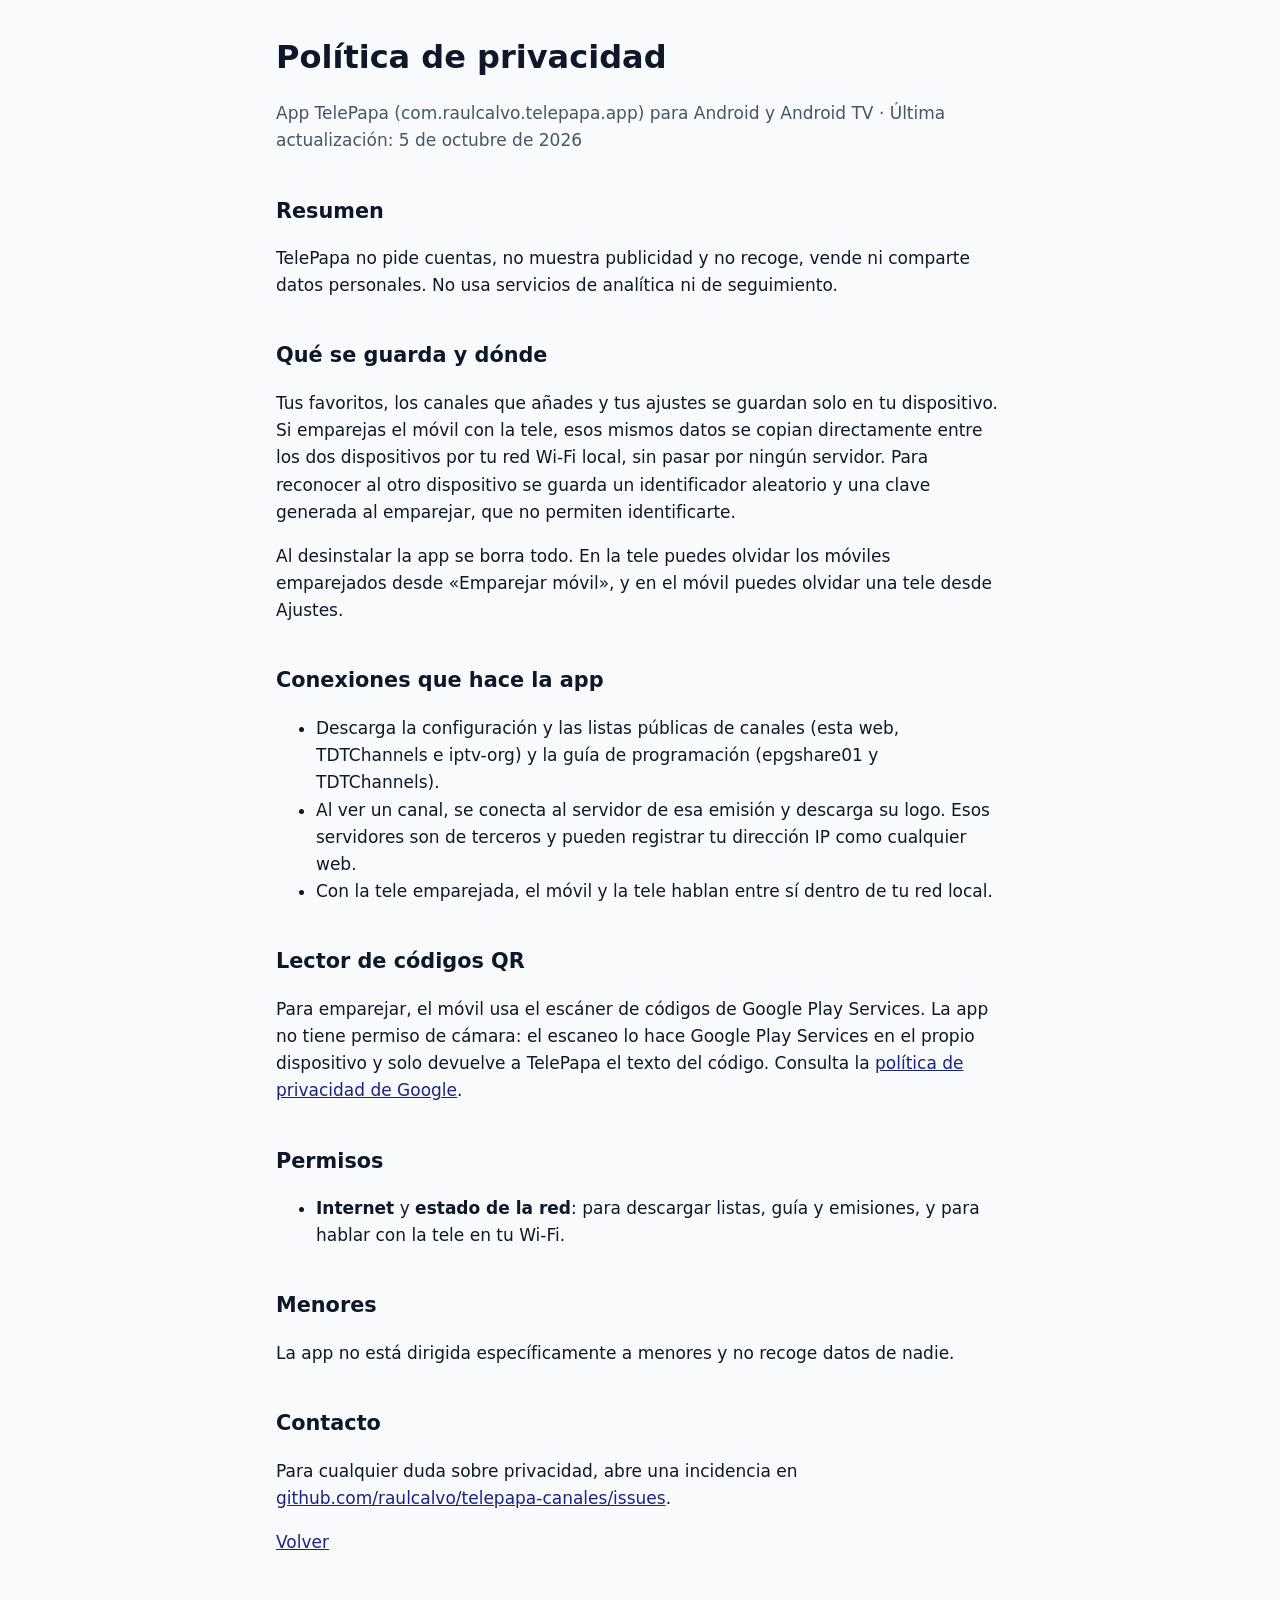
==== privacidad.html @ 2c346bf1 "Web pública de TelePapa: listas de canales, portada y política de privacidad Co-Authored-By: Claude " ====
<!doctype html>
<html lang="es">
<head>
  <meta charset="utf-8">
  <meta name="viewport" content="width=device-width, initial-scale=1">
  <title>TelePapa · Privacidad</title>
  <meta name="description" content="Política de privacidad de la app TelePapa para Android y Android TV.">
  <link rel="stylesheet" href="estilo.css">
</head>
<body>
<main>
  <h1>Política de privacidad</h1>
  <p class="suave">App TelePapa (com.raulcalvo.telepapa.app) para Android y Android TV · Última actualización: 5 de octubre de 2026</p>

  <h2>Resumen</h2>
  <p>TelePapa no pide cuentas, no muestra publicidad y no recoge, vende ni comparte datos personales. No usa servicios de analítica ni de seguimiento.</p>

  <h2>Qué se guarda y dónde</h2>
  <p>Tus favoritos, los canales que añades y tus ajustes se guardan solo en tu dispositivo. Si emparejas el móvil con la tele, esos mismos datos se copian directamente entre los dos dispositivos por tu red Wi-Fi local, sin pasar por ningún servidor. Para reconocer al otro dispositivo se guarda un identificador aleatorio y una clave generada al emparejar, que no permiten identificarte.</p>
  <p>Al desinstalar la app se borra todo. En la tele puedes olvidar los móviles emparejados desde «Emparejar móvil», y en el móvil puedes olvidar una tele desde Ajustes.</p>

  <h2>Conexiones que hace la app</h2>
  <ul>
    <li>Descarga la configuración y las listas públicas de canales (esta web, TDTChannels e iptv-org) y la guía de programación (epgshare01 y TDTChannels).</li>
    <li>Al ver un canal, se conecta al servidor de esa emisión y descarga su logo. Esos servidores son de terceros y pueden registrar tu dirección IP como cualquier web.</li>
    <li>Con la tele emparejada, el móvil y la tele hablan entre sí dentro de tu red local.</li>
  </ul>

  <h2>Lector de códigos QR</h2>
  <p>Para emparejar, el móvil usa el escáner de códigos de Google Play Services. La app no tiene permiso de cámara: el escaneo lo hace Google Play Services en el propio dispositivo y solo devuelve a TelePapa el texto del código. Consulta la <a href="https://policies.google.com/privacy">política de privacidad de Google</a>.</p>

  <h2>Permisos</h2>
  <ul>
    <li><strong>Internet</strong> y <strong>estado de la red</strong>: para descargar listas, guía y emisiones, y para hablar con la tele en tu Wi-Fi.</li>
  </ul>

  <h2>Menores</h2>
  <p>La app no está dirigida específicamente a menores y no recoge datos de nadie.</p>

  <h2>Contacto</h2>
  <p>Para cualquier duda sobre privacidad, abre una incidencia en <a href="https://github.com/raulcalvo/telepapa-canales/issues">github.com/raulcalvo/telepapa-canales/issues</a>.</p>

  <p><a href="index.html">Volver</a></p>
</main>
</body>
</html>
---- estilo.css ----
:root { --fondo: #f8fafc; --texto: #0f172a; --suave: #475569; --acento: #1a237e; --caja: #ffffff; --borde: #e2e8f0; }
@media (prefers-color-scheme: dark) {
  :root { --fondo: #0b1120; --texto: #f1f5f9; --suave: #94a3b8; --acento: #a5b4fc; --caja: #1e293b; --borde: #334155; }
}
* { box-sizing: border-box; }
body { margin: 0; background: var(--fondo); color: var(--texto); font: 17px/1.6 system-ui, -apple-system, "Segoe UI", Roboto, sans-serif; }
main { max-width: 760px; margin: 0 auto; padding: 32px 16px 64px; }
h1 { font-size: 2rem; margin: 0 0 8px; }
h2 { margin-top: 40px; font-size: 1.3rem; }
a { color: var(--acento); }
p, li { color: var(--texto); }
.suave { color: var(--suave); }
.caja { background: var(--caja); border: 1px solid var(--borde); border-radius: 12px; padding: 16px 20px; margin: 12px 0; }
code { background: var(--caja); border: 1px solid var(--borde); border-radius: 6px; padding: 1px 6px; font-size: .9em; word-break: break-all; }
footer { margin-top: 48px; color: var(--suave); font-size: .9rem; }
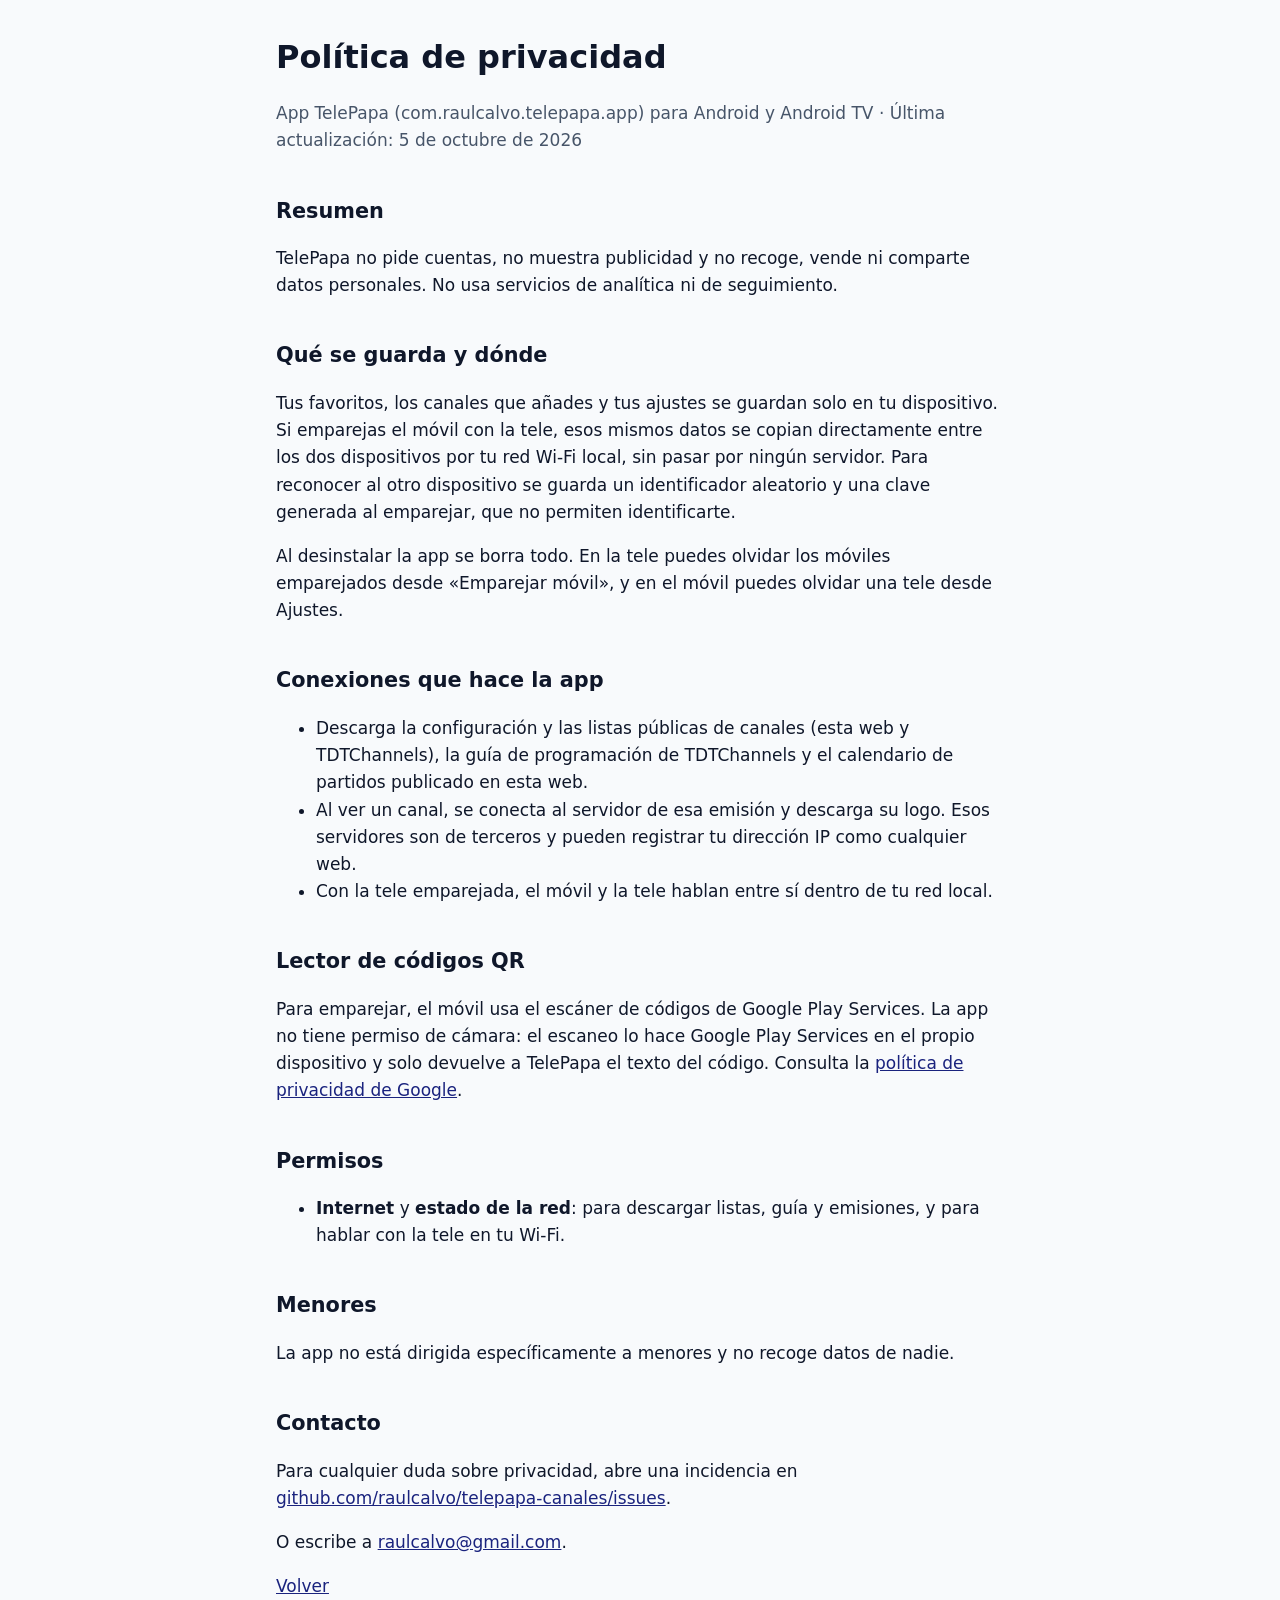
==== commit 7439126e: "Web: solo TDTChannels, dominios verificados, contacto editable y textos legales Co-Authored-By: Clau" ====
--- a/privacidad.html
+++ b/privacidad.html
@@ -21,7 +21,7 @@
 
   <h2>Conexiones que hace la app</h2>
   <ul>
-    <li>Descarga la configuración y las listas públicas de canales (esta web, TDTChannels e iptv-org) y la guía de programación (epgshare01 y TDTChannels).</li>
+    <li>Descarga la configuración y las listas públicas de canales (esta web y TDTChannels), la guía de programación de TDTChannels y el calendario de partidos publicado en esta web.</li>
     <li>Al ver un canal, se conecta al servidor de esa emisión y descarga su logo. Esos servidores son de terceros y pueden registrar tu dirección IP como cualquier web.</li>
     <li>Con la tele emparejada, el móvil y la tele hablan entre sí dentro de tu red local.</li>
   </ul>
@@ -39,8 +39,10 @@
 
   <h2>Contacto</h2>
   <p>Para cualquier duda sobre privacidad, abre una incidencia en <a href="https://github.com/raulcalvo/telepapa-canales/issues">github.com/raulcalvo/telepapa-canales/issues</a>.</p>
+  <p hidden>O escribe a <a data-correo href="#"></a>.</p>
 
   <p><a href="index.html">Volver</a></p>
 </main>
+<script src="contacto.js"></script>
 </body>
 </html>
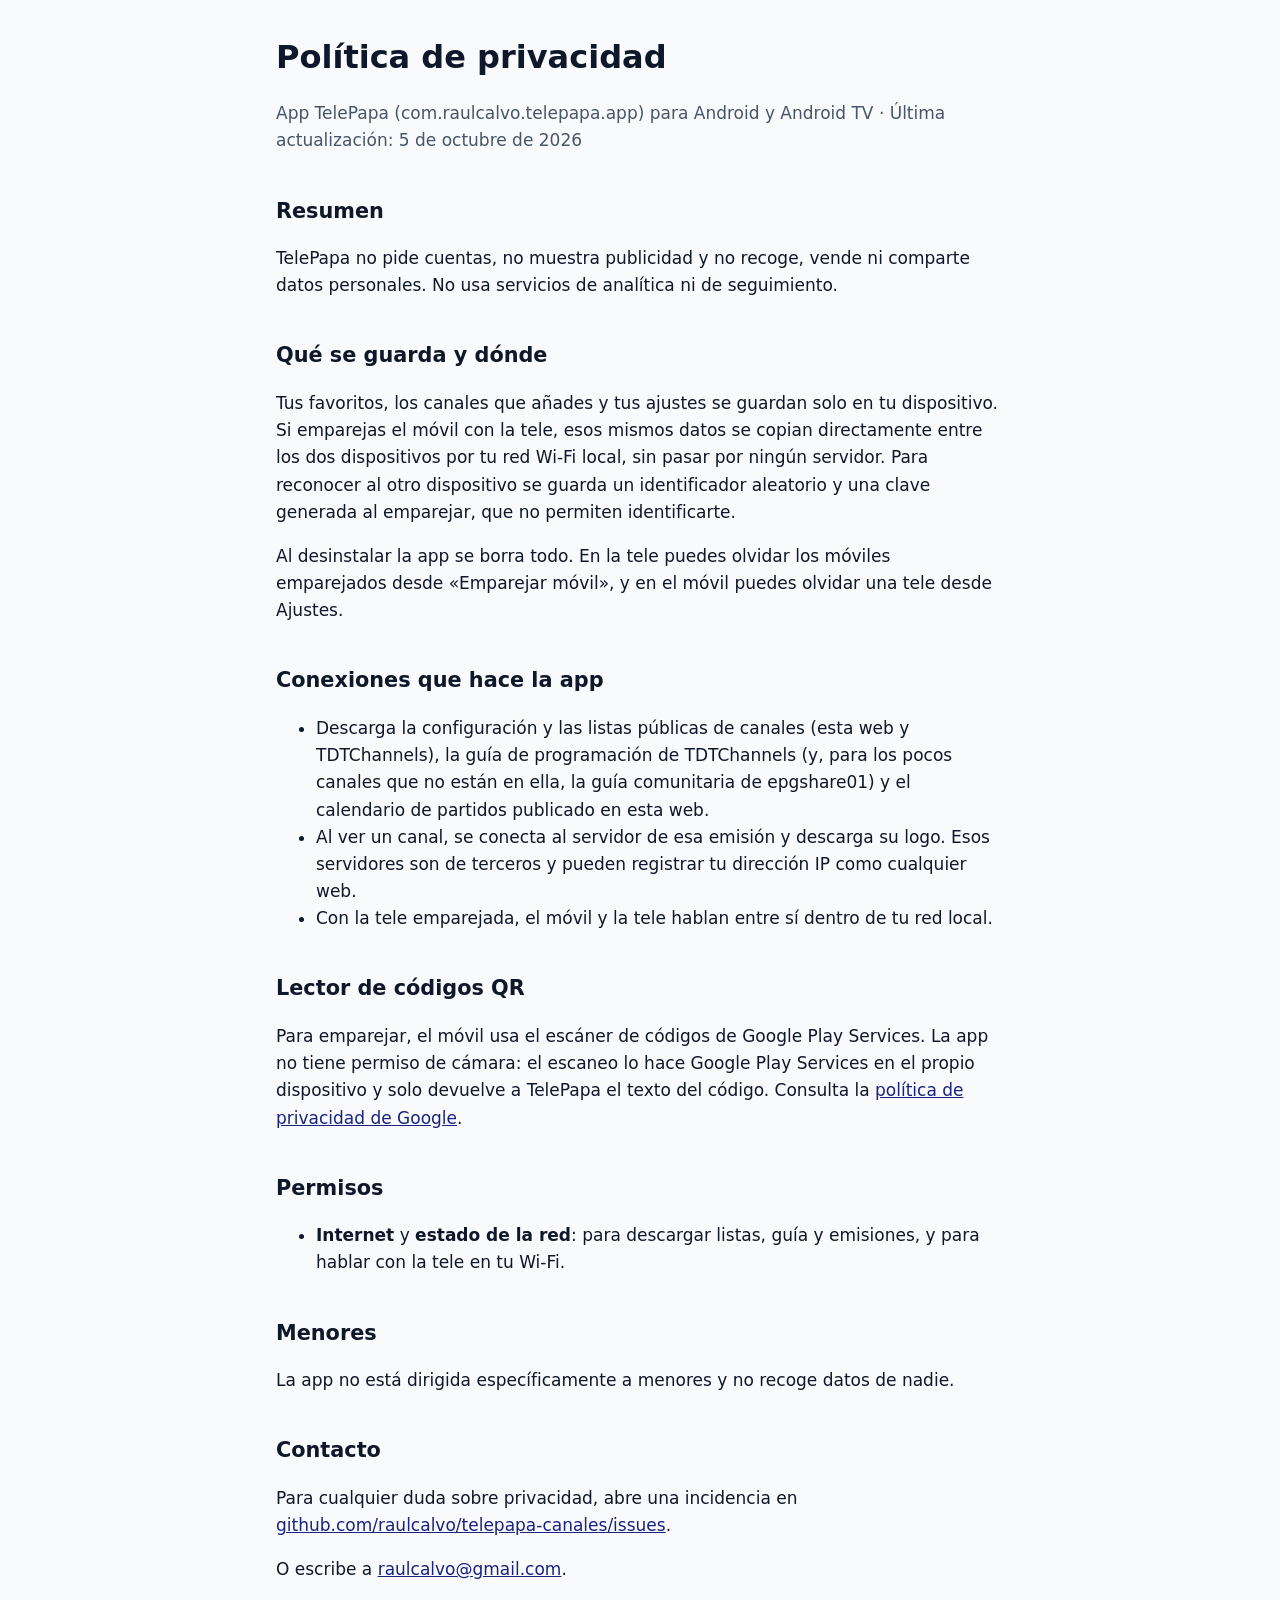
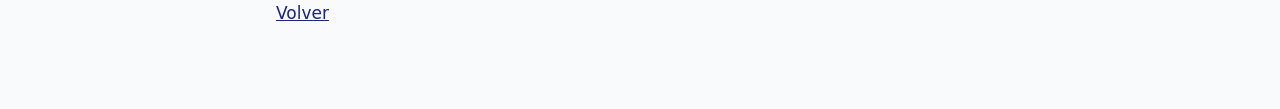
==== commit 07df47c6: "Web: guía complementaria (epgshare01) solo para Atresmedia, con interruptor Co-Authored-By: Claude O" ====
--- a/privacidad.html
+++ b/privacidad.html
@@ -21,7 +21,7 @@
 
   <h2>Conexiones que hace la app</h2>
   <ul>
-    <li>Descarga la configuración y las listas públicas de canales (esta web y TDTChannels), la guía de programación de TDTChannels y el calendario de partidos publicado en esta web.</li>
+    <li>Descarga la configuración y las listas públicas de canales (esta web y TDTChannels), la guía de programación de TDTChannels (y, para los pocos canales que no están en ella, la guía comunitaria de epgshare01) y el calendario de partidos publicado en esta web.</li>
     <li>Al ver un canal, se conecta al servidor de esa emisión y descarga su logo. Esos servidores son de terceros y pueden registrar tu dirección IP como cualquier web.</li>
     <li>Con la tele emparejada, el móvil y la tele hablan entre sí dentro de tu red local.</li>
   </ul>
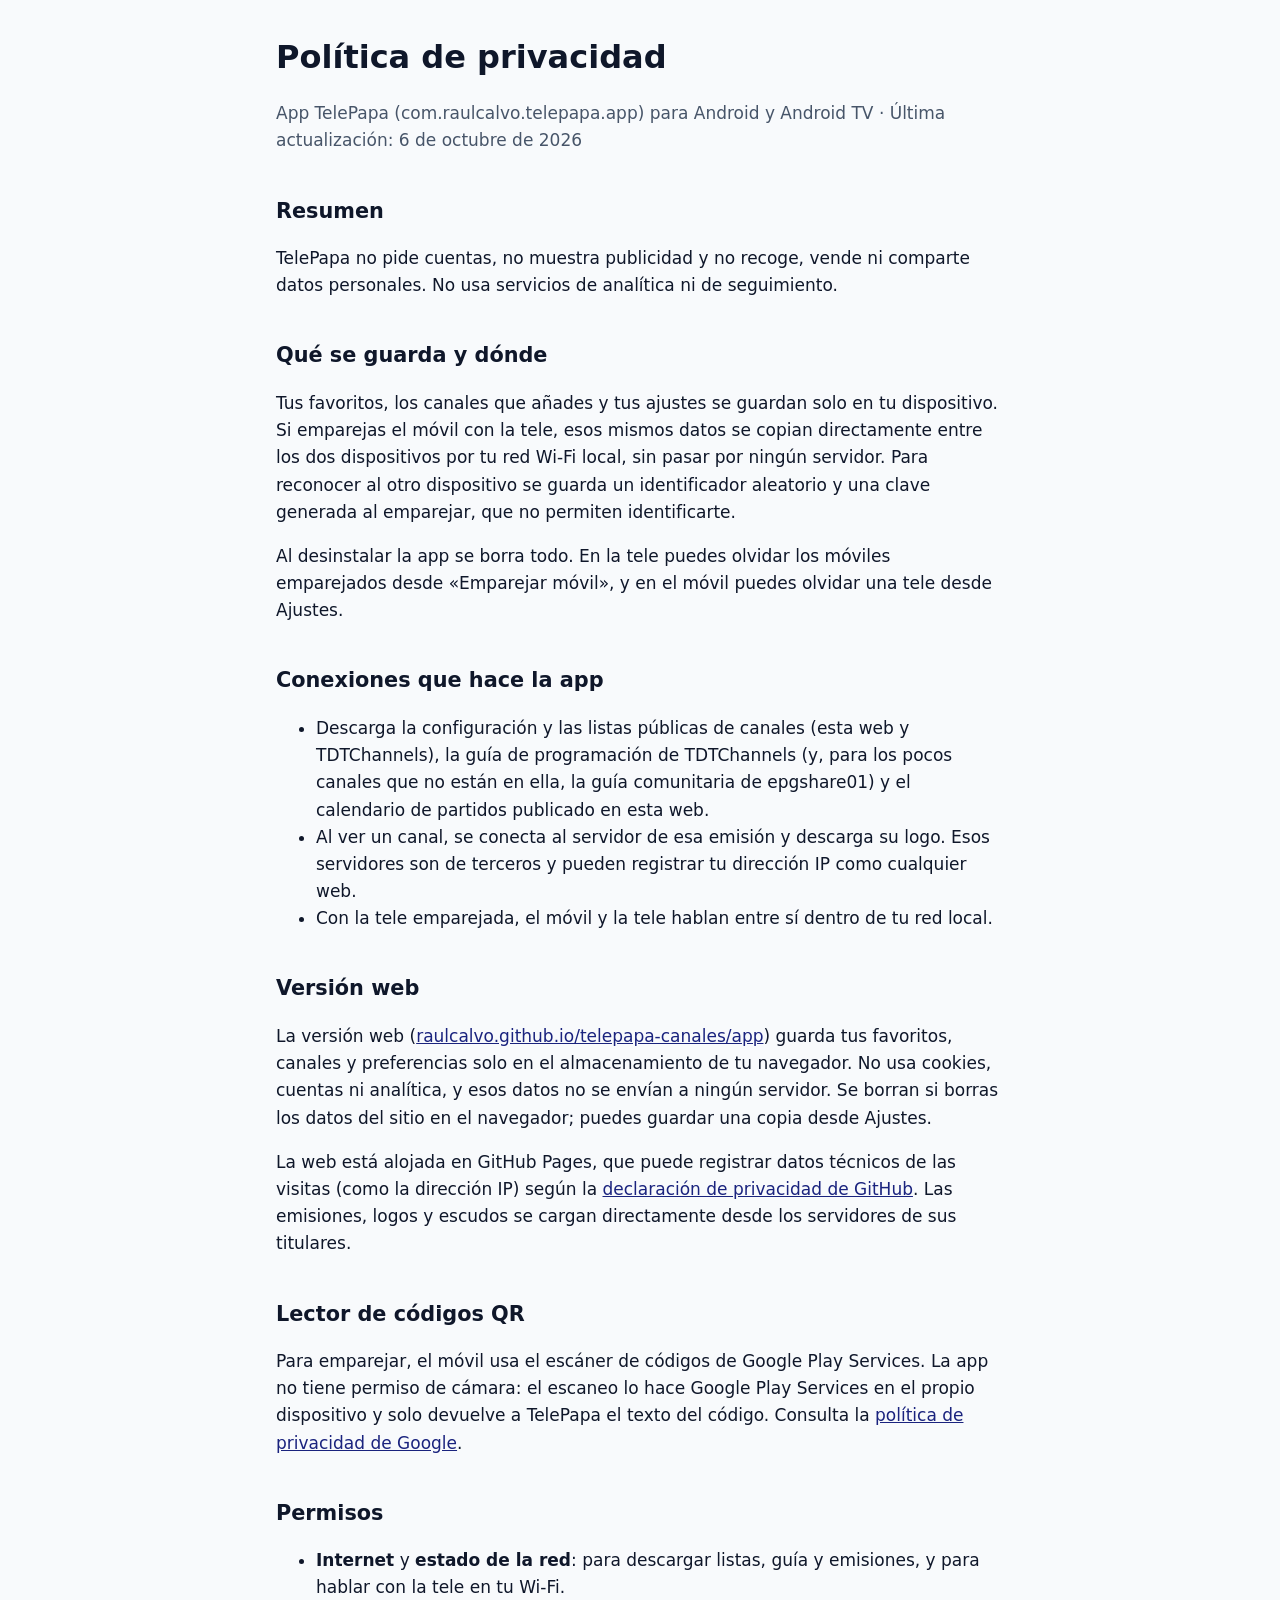
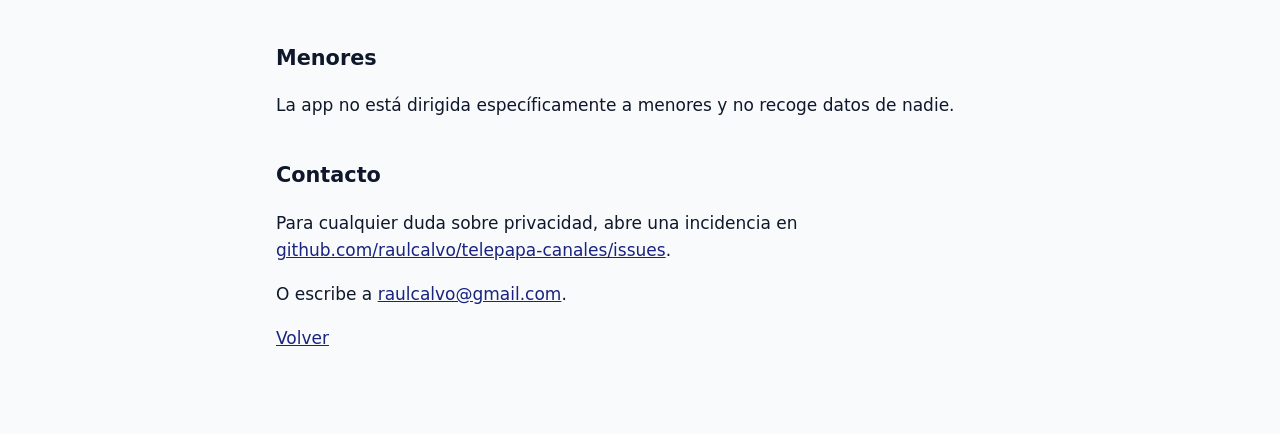
==== commit be472827: "Versión web (PWA) de TelePapa - app/: PWA sin compilación (Favoritos, Programación, Canales, Agenda " ====
--- a/privacidad.html
+++ b/privacidad.html
@@ -10,7 +10,7 @@
 <body>
 <main>
   <h1>Política de privacidad</h1>
-  <p class="suave">App TelePapa (com.raulcalvo.telepapa.app) para Android y Android TV · Última actualización: 5 de octubre de 2026</p>
+  <p class="suave">App TelePapa (com.raulcalvo.telepapa.app) para Android y Android TV · Última actualización: 6 de octubre de 2026</p>
 
   <h2>Resumen</h2>
   <p>TelePapa no pide cuentas, no muestra publicidad y no recoge, vende ni comparte datos personales. No usa servicios de analítica ni de seguimiento.</p>
@@ -25,6 +25,10 @@
     <li>Al ver un canal, se conecta al servidor de esa emisión y descarga su logo. Esos servidores son de terceros y pueden registrar tu dirección IP como cualquier web.</li>
     <li>Con la tele emparejada, el móvil y la tele hablan entre sí dentro de tu red local.</li>
   </ul>
+
+  <h2>Versión web</h2>
+  <p>La versión web (<a href="app/">raulcalvo.github.io/telepapa-canales/app</a>) guarda tus favoritos, canales y preferencias solo en el almacenamiento de tu navegador. No usa cookies, cuentas ni analítica, y esos datos no se envían a ningún servidor. Se borran si borras los datos del sitio en el navegador; puedes guardar una copia desde Ajustes.</p>
+  <p>La web está alojada en GitHub Pages, que puede registrar datos técnicos de las visitas (como la dirección IP) según la <a href="https://docs.github.com/es/site-policy/privacy-policies/github-general-privacy-statement">declaración de privacidad de GitHub</a>. Las emisiones, logos y escudos se cargan directamente desde los servidores de sus titulares.</p>
 
   <h2>Lector de códigos QR</h2>
   <p>Para emparejar, el móvil usa el escáner de códigos de Google Play Services. La app no tiene permiso de cámara: el escaneo lo hace Google Play Services en el propio dispositivo y solo devuelve a TelePapa el texto del código. Consulta la <a href="https://policies.google.com/privacy">política de privacidad de Google</a>.</p>
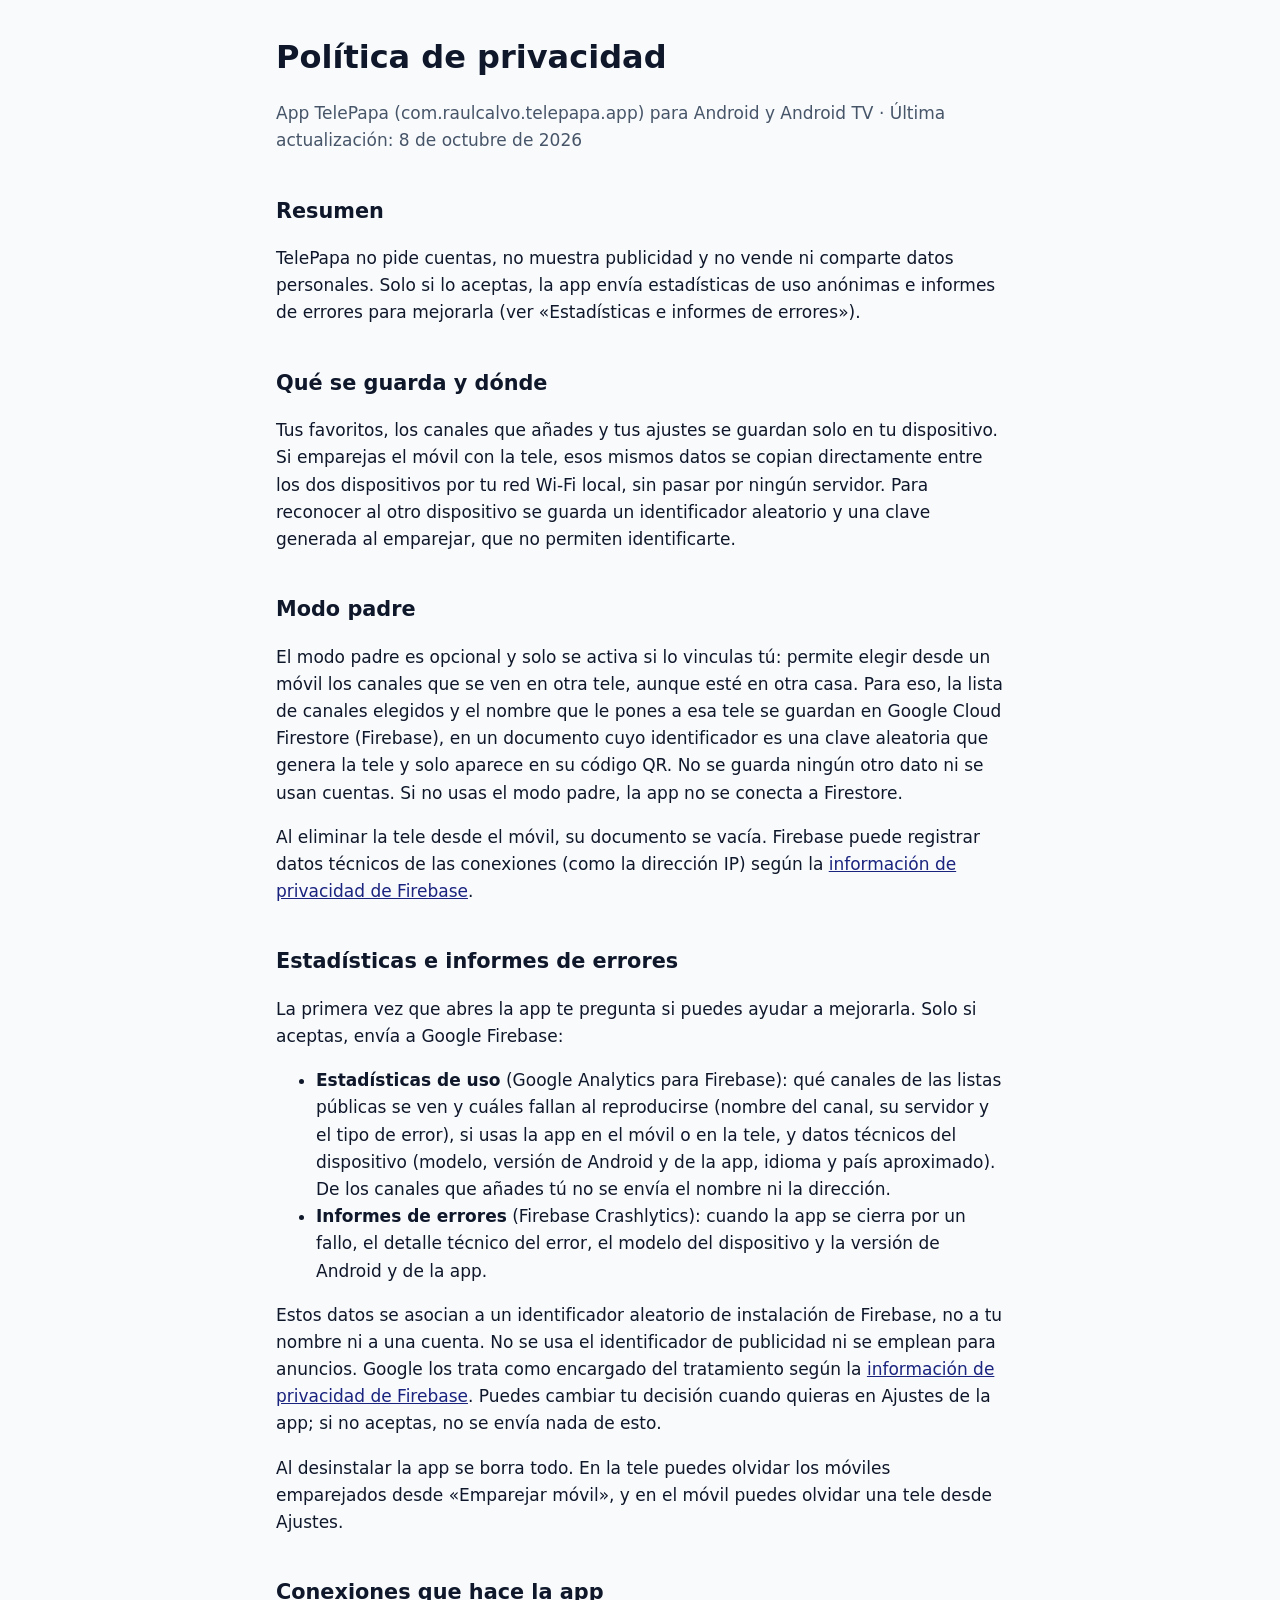
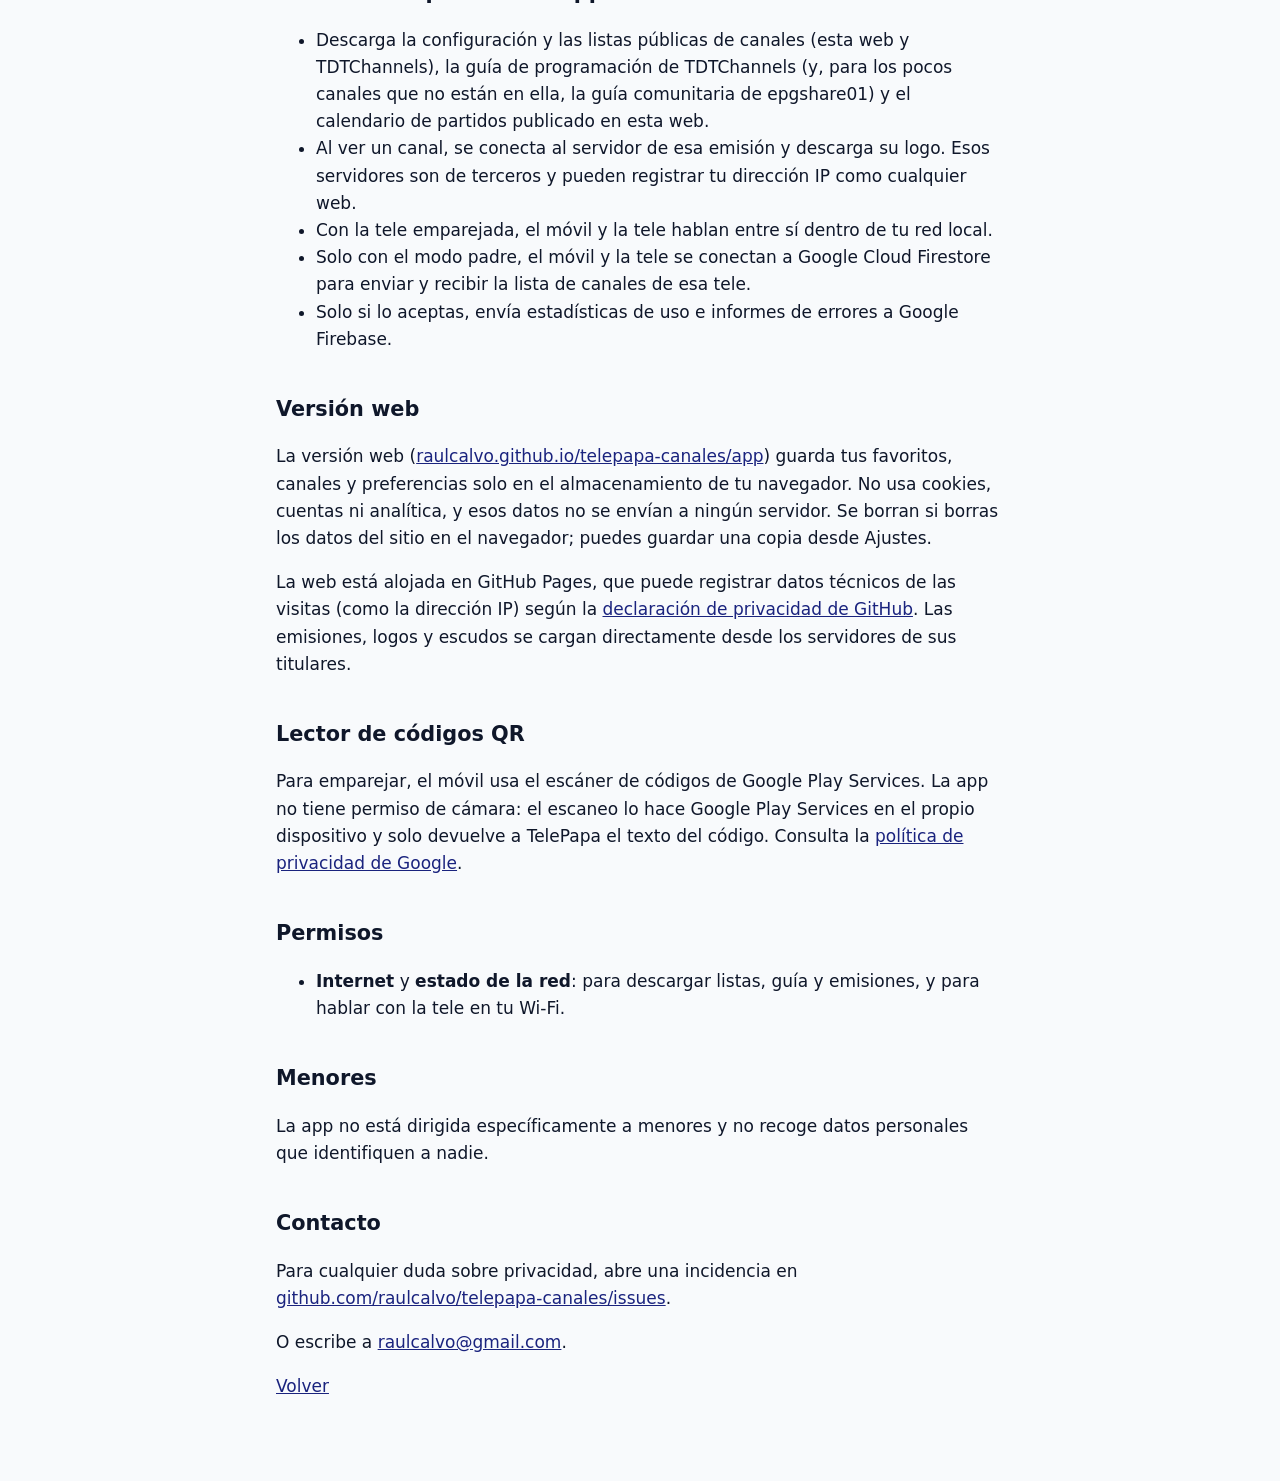
==== commit 04caa8aa: "Política de privacidad: modo padre y estadísticas con consentimiento Co-Authored-By: Claude Opus 5.5" ====
--- a/privacidad.html
+++ b/privacidad.html
@@ -10,13 +10,25 @@
 <body>
 <main>
   <h1>Política de privacidad</h1>
-  <p class="suave">App TelePapa (com.raulcalvo.telepapa.app) para Android y Android TV · Última actualización: 6 de octubre de 2026</p>
+  <p class="suave">App TelePapa (com.raulcalvo.telepapa.app) para Android y Android TV · Última actualización: 8 de octubre de 2026</p>
 
   <h2>Resumen</h2>
-  <p>TelePapa no pide cuentas, no muestra publicidad y no recoge, vende ni comparte datos personales. No usa servicios de analítica ni de seguimiento.</p>
+  <p>TelePapa no pide cuentas, no muestra publicidad y no vende ni comparte datos personales. Solo si lo aceptas, la app envía estadísticas de uso anónimas e informes de errores para mejorarla (ver «Estadísticas e informes de errores»).</p>
 
   <h2>Qué se guarda y dónde</h2>
   <p>Tus favoritos, los canales que añades y tus ajustes se guardan solo en tu dispositivo. Si emparejas el móvil con la tele, esos mismos datos se copian directamente entre los dos dispositivos por tu red Wi-Fi local, sin pasar por ningún servidor. Para reconocer al otro dispositivo se guarda un identificador aleatorio y una clave generada al emparejar, que no permiten identificarte.</p>
+  <h2>Modo padre</h2>
+  <p>El modo padre es opcional y solo se activa si lo vinculas tú: permite elegir desde un móvil los canales que se ven en otra tele, aunque esté en otra casa. Para eso, la lista de canales elegidos y el nombre que le pones a esa tele se guardan en Google Cloud Firestore (Firebase), en un documento cuyo identificador es una clave aleatoria que genera la tele y solo aparece en su código QR. No se guarda ningún otro dato ni se usan cuentas. Si no usas el modo padre, la app no se conecta a Firestore.</p>
+  <p>Al eliminar la tele desde el móvil, su documento se vacía. Firebase puede registrar datos técnicos de las conexiones (como la dirección IP) según la <a href="https://firebase.google.com/support/privacy">información de privacidad de Firebase</a>.</p>
+
+  <h2>Estadísticas e informes de errores</h2>
+  <p>La primera vez que abres la app te pregunta si puedes ayudar a mejorarla. Solo si aceptas, envía a Google Firebase:</p>
+  <ul>
+    <li><strong>Estadísticas de uso</strong> (Google Analytics para Firebase): qué canales de las listas públicas se ven y cuáles fallan al reproducirse (nombre del canal, su servidor y el tipo de error), si usas la app en el móvil o en la tele, y datos técnicos del dispositivo (modelo, versión de Android y de la app, idioma y país aproximado). De los canales que añades tú no se envía el nombre ni la dirección.</li>
+    <li><strong>Informes de errores</strong> (Firebase Crashlytics): cuando la app se cierra por un fallo, el detalle técnico del error, el modelo del dispositivo y la versión de Android y de la app.</li>
+  </ul>
+  <p>Estos datos se asocian a un identificador aleatorio de instalación de Firebase, no a tu nombre ni a una cuenta. No se usa el identificador de publicidad ni se emplean para anuncios. Google los trata como encargado del tratamiento según la <a href="https://firebase.google.com/support/privacy">información de privacidad de Firebase</a>. Puedes cambiar tu decisión cuando quieras en Ajustes de la app; si no aceptas, no se envía nada de esto.</p>
+
   <p>Al desinstalar la app se borra todo. En la tele puedes olvidar los móviles emparejados desde «Emparejar móvil», y en el móvil puedes olvidar una tele desde Ajustes.</p>
 
   <h2>Conexiones que hace la app</h2>
@@ -24,6 +36,8 @@
     <li>Descarga la configuración y las listas públicas de canales (esta web y TDTChannels), la guía de programación de TDTChannels (y, para los pocos canales que no están en ella, la guía comunitaria de epgshare01) y el calendario de partidos publicado en esta web.</li>
     <li>Al ver un canal, se conecta al servidor de esa emisión y descarga su logo. Esos servidores son de terceros y pueden registrar tu dirección IP como cualquier web.</li>
     <li>Con la tele emparejada, el móvil y la tele hablan entre sí dentro de tu red local.</li>
+    <li>Solo con el modo padre, el móvil y la tele se conectan a Google Cloud Firestore para enviar y recibir la lista de canales de esa tele.</li>
+    <li>Solo si lo aceptas, envía estadísticas de uso e informes de errores a Google Firebase.</li>
   </ul>
 
   <h2>Versión web</h2>
@@ -39,7 +53,7 @@
   </ul>
 
   <h2>Menores</h2>
-  <p>La app no está dirigida específicamente a menores y no recoge datos de nadie.</p>
+  <p>La app no está dirigida específicamente a menores y no recoge datos personales que identifiquen a nadie.</p>
 
   <h2>Contacto</h2>
   <p>Para cualquier duda sobre privacidad, abre una incidencia en <a href="https://github.com/raulcalvo/telepapa-canales/issues">github.com/raulcalvo/telepapa-canales/issues</a>.</p>
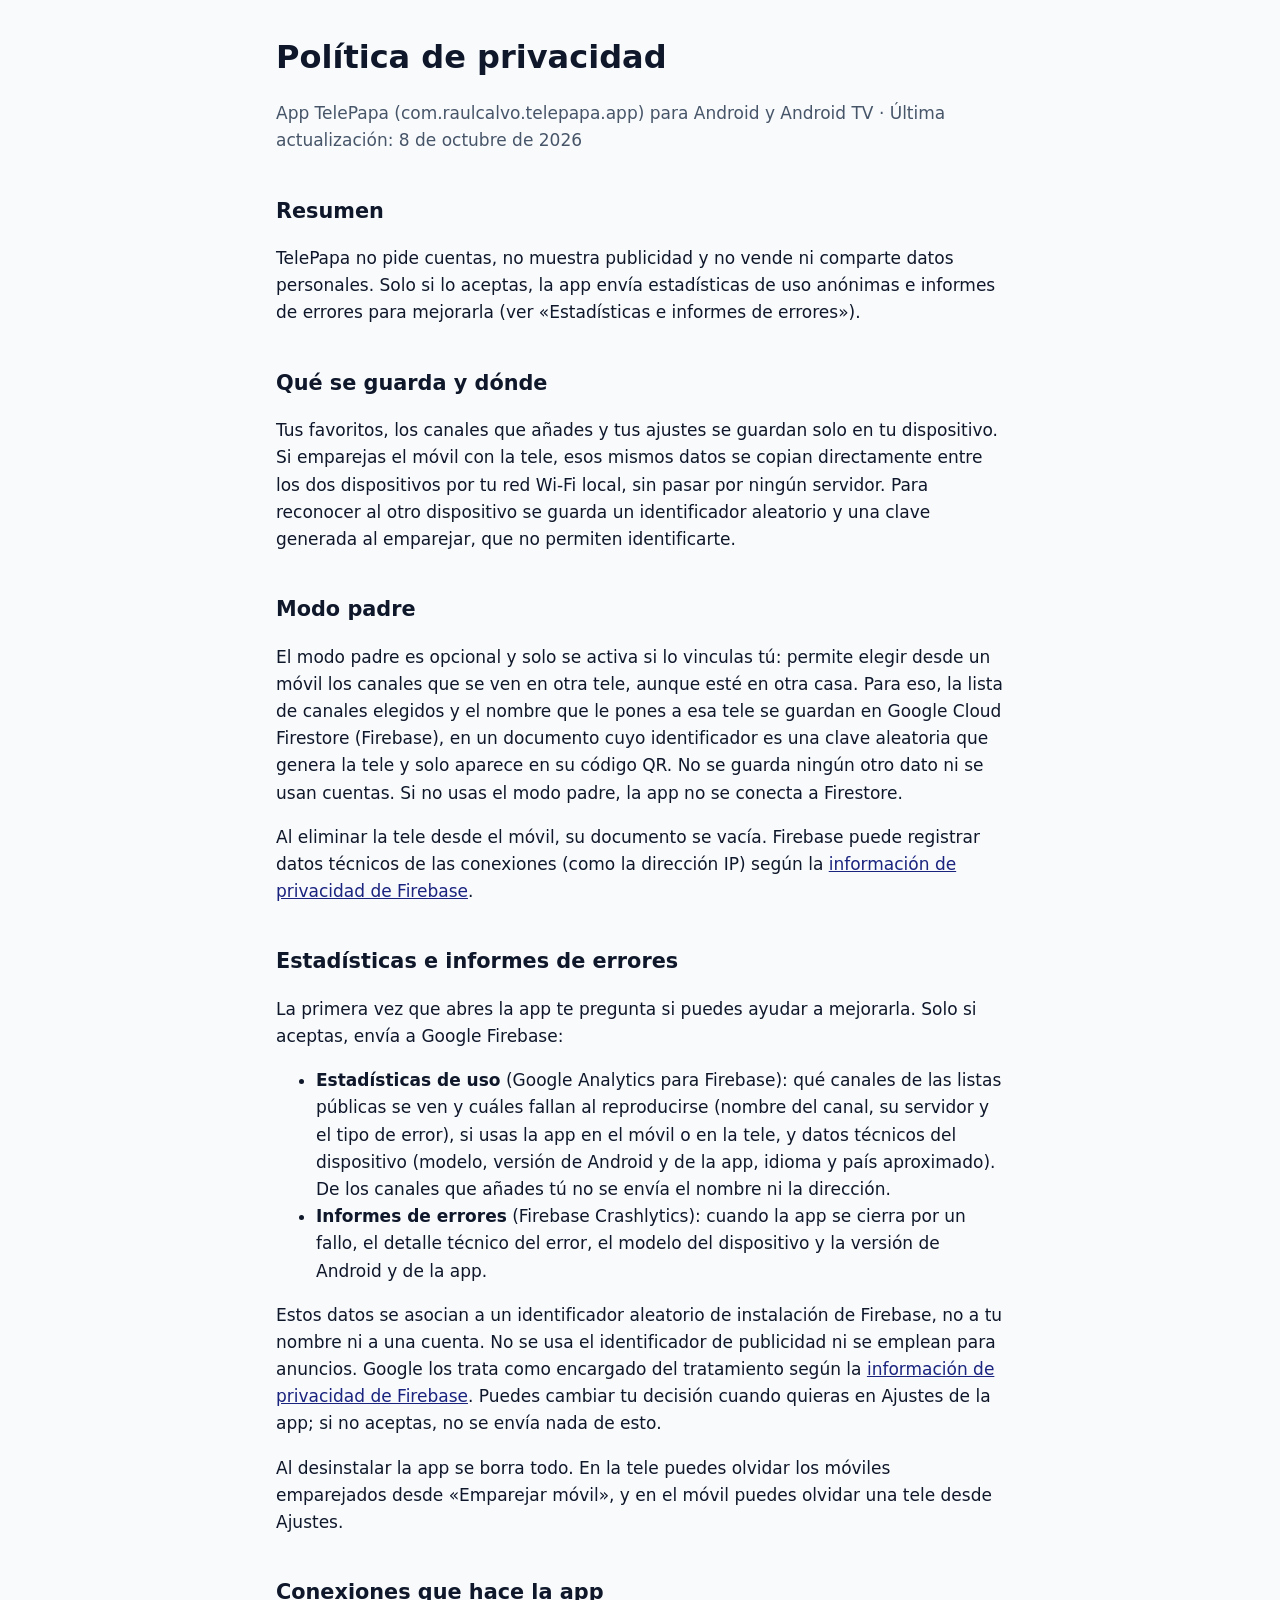
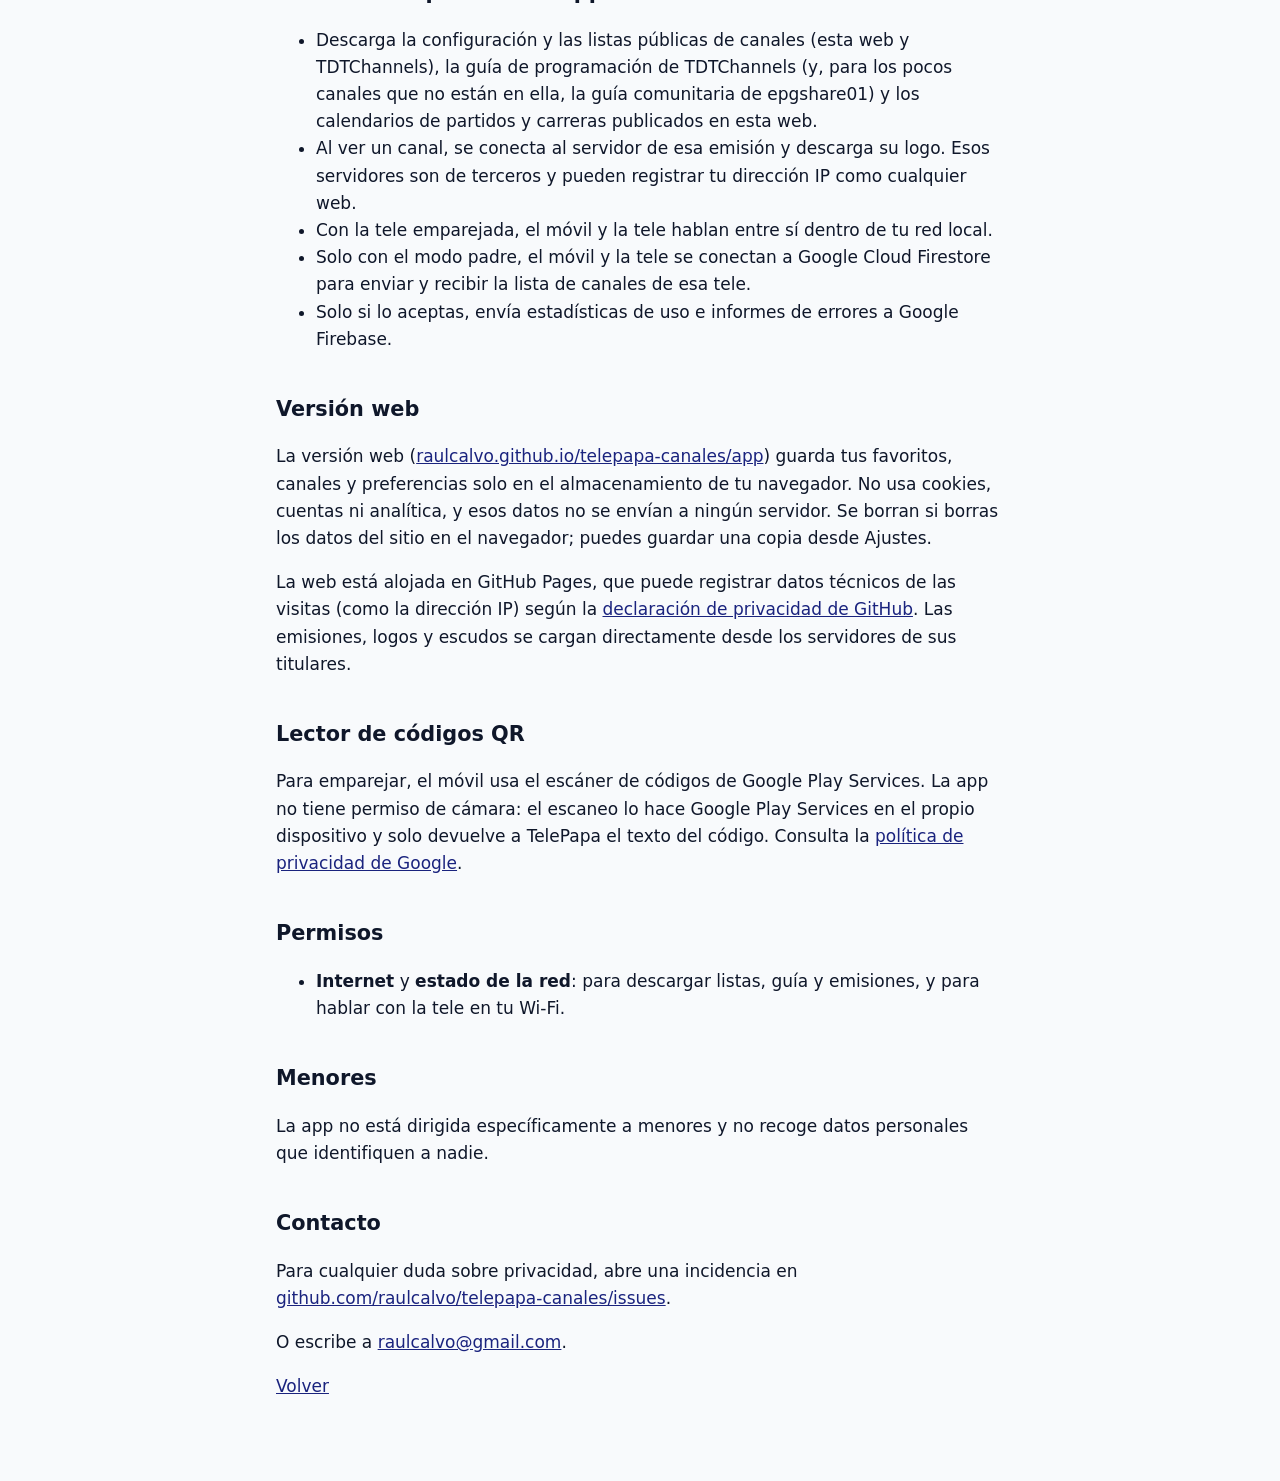
==== commit 3bed1384: "Agenda: calendario de Fórmula 1 y MotoGP (motor.json) de F1 Calendar tools/motor.js genera motor.jso" ====
--- a/privacidad.html
+++ b/privacidad.html
@@ -33,7 +33,7 @@
 
   <h2>Conexiones que hace la app</h2>
   <ul>
-    <li>Descarga la configuración y las listas públicas de canales (esta web y TDTChannels), la guía de programación de TDTChannels (y, para los pocos canales que no están en ella, la guía comunitaria de epgshare01) y el calendario de partidos publicado en esta web.</li>
+    <li>Descarga la configuración y las listas públicas de canales (esta web y TDTChannels), la guía de programación de TDTChannels (y, para los pocos canales que no están en ella, la guía comunitaria de epgshare01) y los calendarios de partidos y carreras publicados en esta web.</li>
     <li>Al ver un canal, se conecta al servidor de esa emisión y descarga su logo. Esos servidores son de terceros y pueden registrar tu dirección IP como cualquier web.</li>
     <li>Con la tele emparejada, el móvil y la tele hablan entre sí dentro de tu red local.</li>
     <li>Solo con el modo padre, el móvil y la tele se conectan a Google Cloud Firestore para enviar y recibir la lista de canales de esa tele.</li>
